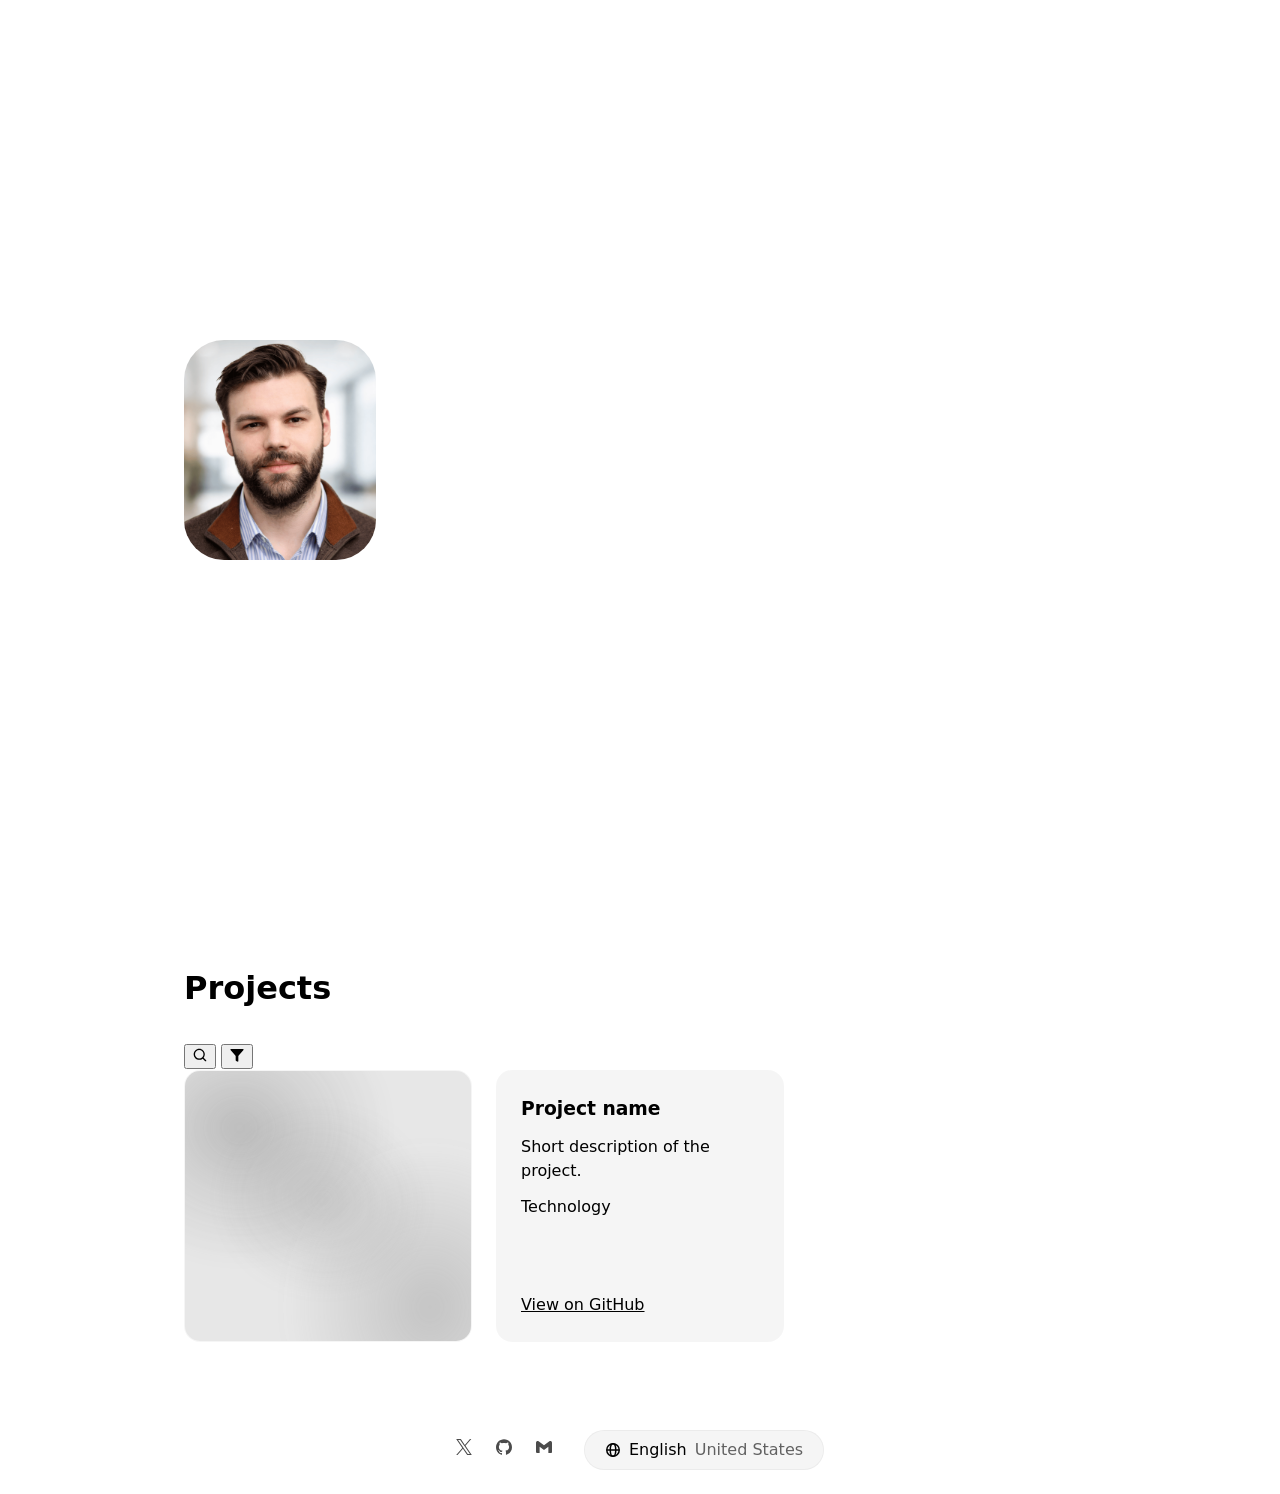
==== index.html @ 9afc88e2 "refactor: move language globe icon into the icons sprite" ====
﻿<!doctype html>
<html lang="en">
  <head>
    <meta charset="utf-8" />
    <meta name="viewport" content="width=device-width, initial-scale=1" />
    <meta name="color-scheme" content="light dark" />
    <title data-i18n="meta.title">Alexander Rumyantsev</title>
    <link rel="icon" href="/favicon.ico" sizes="32x32" />
    <link rel="icon" href="/icon.svg" type="image/svg+xml" />
    <link rel="apple-touch-icon" href="/apple-touch-icon.png" />
    <link rel="stylesheet" href="css/styles.css" />
  </head>
  <body>
    <header>
      <!-- Top bar -->
    </header>

    <main>
      <div class="hero">
        <video
          class="hero__video"
          src="assets/hero-background.mp4"
          autoplay
          muted
          loop
          playsinline
          aria-hidden="true"
        ></video>

        <section id="intro" class="intro">
          <img
            class="intro__photo"
            src="assets/profile.png"
            alt="Alexander Rumyantsev"
            data-i18n-alt="intro.photoAlt"
            width="1024"
            height="1172"
          />
          <div class="intro__text">
            <h1>
              <span data-i18n="intro.firstName">Alexander</span>
              <span data-i18n="intro.lastName">Rumyantsev</span>
            </h1>
            <p>
              <span data-i18n="intro.summary1">Software Engineer focused on building robust, efficient, and scalable software solutions.</span><br />
              <span data-i18n="intro.summary2">I turn complex technical challenges into clean, reliable, and maintainable code.</span>
            </p>
          </div>
        </section>
      </div>

      <section id="projects" class="projects">
        <div class="projects__header">
          <h2 data-i18n="projects.heading">Projects</h2>
          <div class="projects__tools">
            <button type="button" class="icon-button" aria-label="Search projects" data-i18n-aria-label="projects.searchLabel">
              <svg width="16" height="16" fill="currentColor" aria-hidden="true" focusable="false">
                <use href="assets/icons.svg#search"></use>
              </svg>
            </button>
            <button type="button" class="icon-button" aria-label="Filter projects" data-i18n-aria-label="projects.filterLabel">
              <svg width="16" height="16" fill="currentColor" aria-hidden="true" focusable="false">
                <use href="assets/icons.svg#funnel"></use>
              </svg>
            </button>
          </div>
        </div>

        <div class="projects__grid" data-view="tiles">
          <!-- Project card: copy this whole block to add a project -->
          <article class="project-card">
            <h3>Project name</h3>
            <p>Short description of the project.</p>
            <ul class="project-card__tags">
              <li>Technology</li>
            </ul>
            <a
              class="project-card__link"
              href="https://github.com/alex-rumyantsev/repository-name"
              target="_blank"
              rel="noopener noreferrer"
            >
              View on GitHub
            </a>
          </article>

        </div>
      </section>
    </main>

    <footer>
      <!-- Contacts -->
      <div class="footer__contacts">
        <a href="https://x.com/AlexanderRumv" target="_blank" rel="noopener noreferrer" aria-label="X (opens in a new window)" data-i18n-aria-label="footer.xLabel">
          <svg width="16" height="16" fill="currentColor" aria-hidden="true" focusable="false">
            <use href="assets/icons.svg#x"></use>
          </svg>
        </a>
        <a href="https://github.com/alex-rumyantsev" target="_blank" rel="noopener noreferrer" aria-label="GitHub (opens in a new window)" data-i18n-aria-label="footer.githubLabel">
          <svg width="16" height="16" fill="currentColor" aria-hidden="true" focusable="false">
            <use href="assets/icons.svg#github"></use>
          </svg>
        </a>
        <a href="mailto:alexander.r.can@gmail.com" aria-label="Email" data-i18n-aria-label="footer.emailLabel">
          <svg width="16" height="16" fill="currentColor" aria-hidden="true" focusable="false">
            <use href="assets/icons.svg#gmail"></use>
          </svg>
        </a>
        <!-- <a href="https://linkedin.com/in/YOUR_USERNAME">LinkedIn</a> -->
      </div>

      <!-- Language button -->
      <div class="footer__language">
        <button type="button" class="lang-button" aria-label="Change language" aria-haspopup="dialog">
          <svg class="lang-button__icon" width="16" height="16" aria-hidden="true" focusable="false">
            <use href="assets/icons.svg#globe"></use>
          </svg>
          <span class="lang-button__name">English</span>
          <span class="lang-button__region">United States</span>
        </button>
      </div>

      <!-- Language dialog -->
      <dialog id="language-dialog" class="language-dialog" aria-label="Language">
        <input
          type="search"
          class="language-dialog__search"
          placeholder="Search languages"
          aria-label="Search languages"
          data-i18n-placeholder="search.placeholder"
          data-i18n-aria-label="search.label"
        />
        <ul class="language-dialog__list">
          <li>
            <button type="button" class="language-option" data-language="en" data-search="English United States" lang="en">
              <span class="language-option__name">English</span>
              <span class="language-option__region">United States</span>
            </button>
          </li>
          <li>
            <button type="button" class="language-option" data-language="ru" data-search="Russian Russia" lang="ru">
              <span class="language-option__name">Русский</span>
              <span class="language-option__region">Россия</span>
            </button>
          </li>
          <li>
            <button type="button" class="language-option" data-language="zh" data-search="Chinese Simplified China" lang="zh-Hans">
              <span class="language-option__name">简体中文</span>
              <span class="language-option__region">中国</span>
            </button>
          </li>
        </ul>
      </dialog>
    </footer>

    <script type="module" src="js/language-dialog.js"></script>
    <script type="module" src="js/projects.js"></script>
  </body>
</html>
---- css/styles.css ----
﻿/* Reset */

*,
*::before,
*::after {
  box-sizing: border-box;
}

* {
  margin: 0;
}

img {
  display: block;
  max-width: 100%;
  height: auto;
}


/* Tokens */

:root {
  --color-bg: #ffffff;
  --color-text: #000000;
  --color-button-bg: rgba(0, 0, 0, 0.04);
  --color-button-border: rgba(0, 0, 0, 0.04);
  --color-text-on-video: #ffffffde;
  --color-subtext-on-video: #ffffff9f;
  --color-card-bg: rgba(0, 0, 0, 0.04);
  --color-card-border: rgba(0, 0, 0, 0.00);
  --font-body: system-ui, sans-serif;
}

/* Dark theme: follows the system setting, redefines the same tokens */
@media (prefers-color-scheme: dark) {
  :root {
    --color-bg: #000000;
    --color-text: #ffffff;
    --color-button-bg: rgba(255, 255, 255, 0.10);
    --color-button-border: rgba(255, 255, 255, 0.00);
    --color-card-bg: rgba(255, 255, 255, 0.10);
    --color-card-border: rgba(255, 255, 255, 0.00);
  }
}


/* Base */

body {
  background-color: var(--color-bg);
  color: var(--color-text);
  font-family: var(--font-body);
  line-height: 1.5;
}


/* Hero (top part of the page with the background video) */

.hero {
  position: relative;
  isolation: isolate;
  display: flex;
  align-items: center;
  min-height: 100vh;
  min-height: 100svh;
  overflow: hidden;
}

.hero__video {
  position: absolute;
  inset: 0;
  z-index: -1;
  width: 100%;
  height: 100%;
  object-fit: cover;
  -webkit-mask-image: linear-gradient(to bottom, #000 70%, transparent 100%);
  mask-image: linear-gradient(to bottom, #000 70%, transparent 100%);
}

/* Intro */

.intro {
  display: flex;
  flex-direction: column;
  align-items: center;
  gap: 2rem;
  width: 100%;
  max-width: 60rem;
  margin-inline: auto;
  padding: 3rem 1.5rem;
}

.intro__photo {
  width: 10rem;
  border-radius: 2rem;
}

.intro__text {
  width: 100%;
  min-width: 0;
  max-width: 100%;
  overflow-wrap: break-word;
}

/* Intro text */
.intro__text h1 {
  font-size: clamp(1.5rem, 6vw, 4rem);
  font-weight: 700;
  line-height: 1.1;
  letter-spacing: -0.02em;
  color: var(--color-text-on-video);
}

.intro__text h1 span {
  display: block;
}

.intro__text p {
  margin-top: 0.75rem;
  font-size: 1rem;
  color: var(--color-subtext-on-video);
}

@media (min-width: 640px) {
  .intro {
    flex-direction: row;
  }

  .intro__photo {
    width: 12rem;
    border-radius: 2.5rem;
  }

  .intro__text {
    align-self: stretch;
    display: flex;
    flex-direction: column;
    justify-content: space-between;
  }
}


/* Projects */

.projects {
  max-width: 60rem;
  margin-inline: auto;
  padding: 4rem 1.5rem;
}

.projects h2 {
  margin-bottom: 2rem;
  font-size: 2rem;
}

.projects__grid {
  display: grid;
  grid-template-columns: repeat(auto-fill, minmax(min(100%, 16rem), 1fr));
  gap: 1.5rem;
}

.project-card {
  display: flex;
  flex-direction: column;
  gap: 0.75rem;
  padding: 1.5rem;
  border: 1px solid var(--color-card-border);
  border-radius: 1rem;
  background-color: var(--color-card-bg);
}

.project-card__tags {
  display: flex;
  flex-wrap: wrap;
  gap: 0.5rem;
  padding: 0;
  list-style: none;
}

.project-card__preview {
  width: 100%;
  aspect-ratio: 16 / 10;
  object-fit: cover;
  border-radius: 0.5rem;
}

.project-card__link {
  margin-top: auto;
  color: inherit;
}

.project-card h3 a {
  color: inherit;
}

.project-card__updated {
  margin-top: auto;
  font-size: 0.875rem;
  opacity: 0.6;
}

/* Tiles view: image only, text appears over a blurred image on hover or focus */

.projects__grid[data-view="tiles"] .project-card[data-repository] {
  position: relative;
  min-height: 17rem;
  padding: 0;
  overflow: hidden;
}

.projects__grid[data-view="tiles"] .project-card__preview {
  position: absolute;
  inset: 0;
  height: 100%;
  border-radius: 0;
  transition: filter 0.2s ease;
}

.projects__grid[data-view="tiles"] .project-card__body p {
  display: -webkit-box;
  -webkit-box-orient: vertical;
  -webkit-line-clamp: 3;
  line-clamp: 3;
  overflow: hidden;
}

.projects__grid[data-view="tiles"] .project-card__body {
  position: absolute;
  inset: 0;
  display: flex;
  flex-direction: column;
  gap: 0.75rem;
  padding: 1.5rem;
  overflow: hidden;
  color: var(--color-text-on-video);
  opacity: 0;
  transition: opacity 0.2s ease;
}

.projects__grid[data-view="tiles"] .project-card[data-repository]:is(:hover, :focus-within) .project-card__preview {
  filter: blur(8px) brightness(0.45);
}

.projects__grid[data-view="tiles"] .project-card[data-repository]:is(:hover, :focus-within) .project-card__body {
  opacity: 1;
}

/* Footer */

footer {
  display: flex;
  justify-content: center;
  align-items: center;
  flex-wrap: wrap;
  gap: 2rem;
  padding: 1.5rem;
  text-align: center;
}

.footer__contacts {
  display: flex;
  flex-wrap: wrap;
  justify-content: center;
  gap: 1.5rem;
  padding: 0;
  list-style: none;
}

.footer__contacts a {
  color: inherit;
  text-decoration: none;
  opacity: 0.7;
  transition: opacity 0.2s ease;
}

.footer__contacts a:hover {
  opacity: 1;
}

.footer__language {
  display: flex;
  justify-content: center;
}

.lang-button {
  display: inline-flex;
  align-items: center;
  gap: 0.5rem;
  padding: 0.5rem 1.25rem;
  min-height: 2.5rem;
  border: 1px solid var(--color-button-border);
  border-radius: 999px;
  background: var(--color-button-bg);
  color: var(--color-text);
  font: inherit;
  cursor: pointer;
}

.lang-button:focus-visible {
  outline: 2px solid var(--color-text);
  outline-offset: 2px;
}

.lang-button__icon {
  flex-shrink: 0;
}

.lang-button__name {
  line-height: 1;
}

.lang-button__region {
  line-height: 1;
  opacity: 0.6;
}


/* Language dialog */

.language-dialog {
  width: min(24rem, calc(100vw - 3rem));
  max-height: min(32rem, calc(100vh - 3rem));
  padding: 1rem;
  border: 1px solid var(--color-card-border);
  border-radius: 2rem;
  background-color: var(--color-bg);
  background-image: linear-gradient(var(--color-card-bg), var(--color-card-bg));
  color: var(--color-text);
  margin: auto;
}

/* Blurs the whole page behind the open dialog */
.language-dialog::backdrop {
  backdrop-filter: blur(8px);
}

.language-dialog__search {
  width: 100%;
  padding: 0.75rem 1rem;
  border: 1px solid var(--color-button-border);
  border-radius: 999px;
  background-color: var(--color-button-bg);
  color: inherit;
  font: inherit;
}

.language-dialog__search:focus-visible,
.language-option:focus-visible {
  outline: 1px solid var(--color-button-border);
  outline-offset: 1px;
}

.language-dialog__list {
  margin-top: 0.75rem;
  padding: 0;
  list-style: none;
}

.language-option {
  display: flex;
  flex-direction: column;
  width: 100%;
  padding: 0.75rem 1rem;
  border: 0;
  border-radius: 1rem;
  background: transparent;
  color: inherit;
  font: inherit;
  text-align: left;
  cursor: pointer;
}

.language-option:hover,
.language-option:focus-visible {
  background-color: var(--color-button-bg);
}

.language-option__region {
  font-size: 0.875rem;
  opacity: 0.6;
}
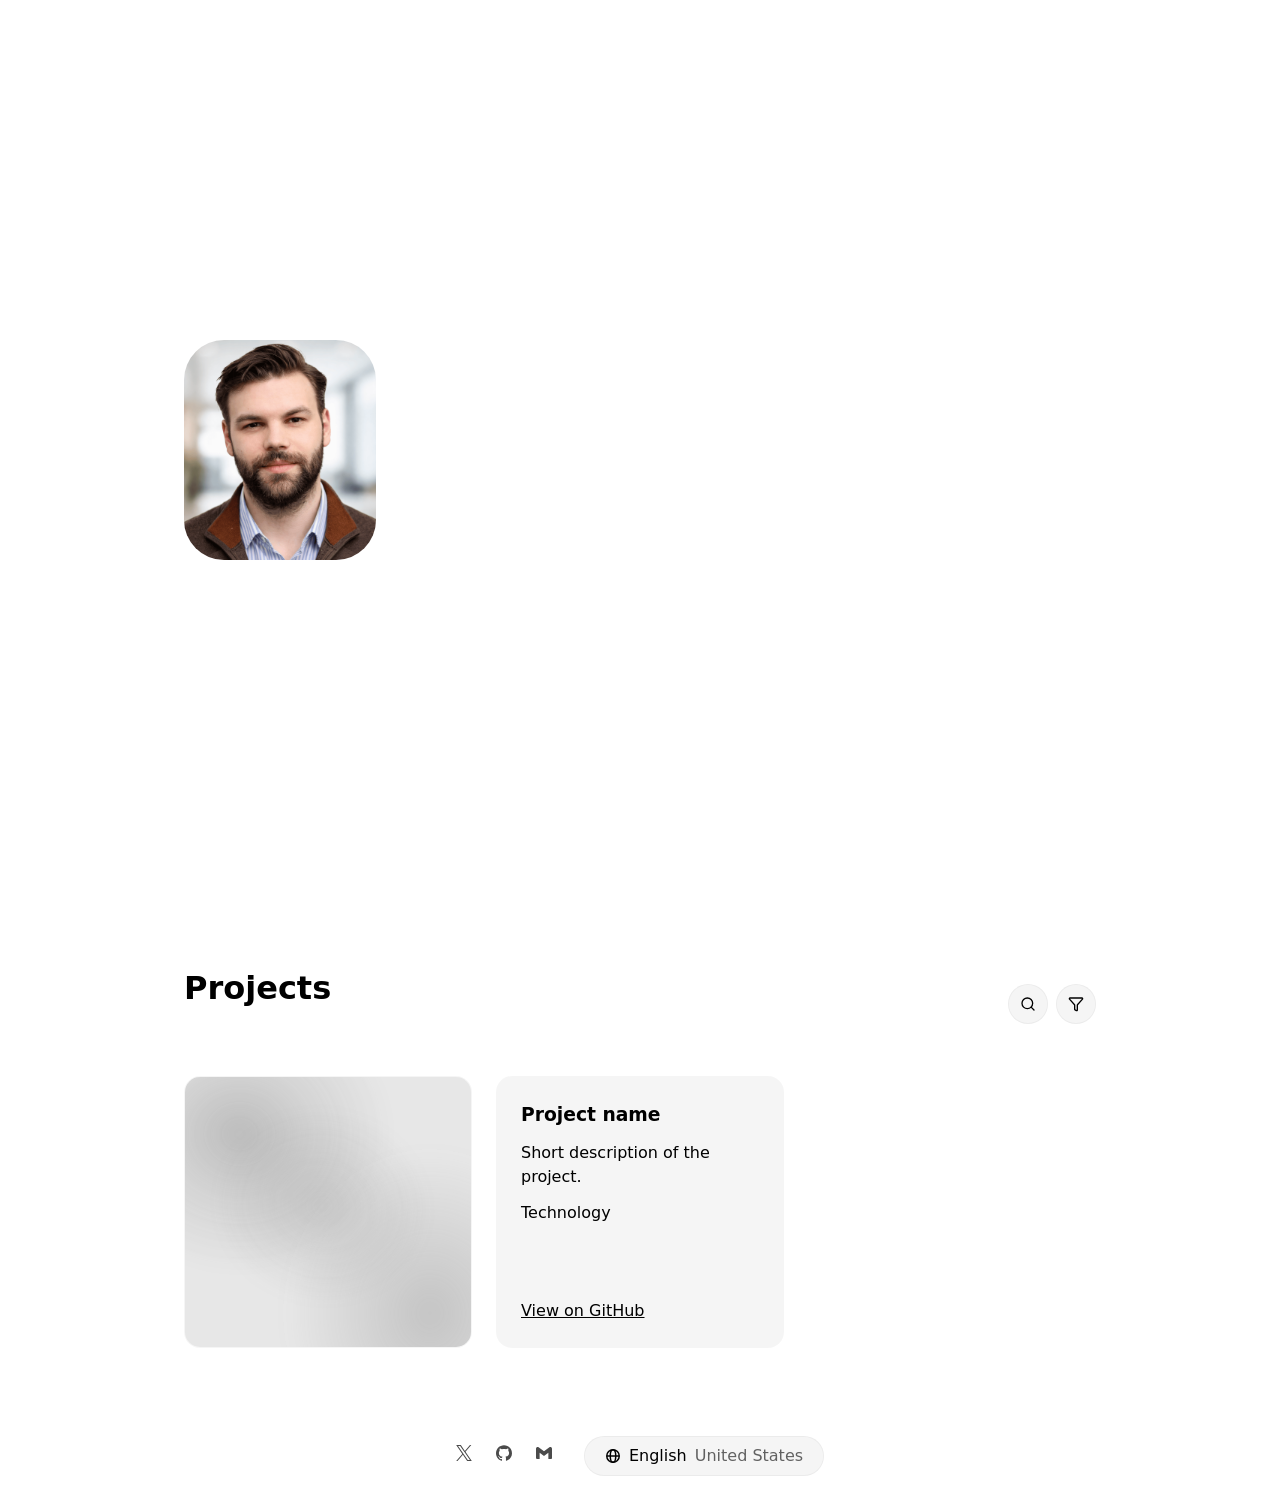
==== commit d1096655: "fix: project header area" ====
--- a/index.html
+++ b/index.html
@@ -54,12 +54,12 @@
           <h2 data-i18n="projects.heading">Projects</h2>
           <div class="projects__tools">
             <button type="button" class="icon-button" aria-label="Search projects" data-i18n-aria-label="projects.searchLabel">
-              <svg width="16" height="16" fill="currentColor" aria-hidden="true" focusable="false">
+              <svg width="16" height="16" aria-hidden="true" focusable="false">
                 <use href="assets/icons.svg#search"></use>
               </svg>
             </button>
             <button type="button" class="icon-button" aria-label="Filter projects" data-i18n-aria-label="projects.filterLabel">
-              <svg width="16" height="16" fill="currentColor" aria-hidden="true" focusable="false">
+              <svg width="16" height="16" aria-hidden="true" focusable="false">
                 <use href="assets/icons.svg#funnel"></use>
               </svg>
             </button>
--- a/css/styles.css
+++ b/css/styles.css
@@ -139,6 +139,42 @@
   }
 }
 
+/* Projects header */
+
+.projects__header {
+  display: flex;
+  align-items: center;
+  justify-content: space-between;
+  gap: 1rem;
+  margin-bottom: 2rem;
+}
+
+.projects__header h2 {
+  margin-bottom: 0;
+}
+
+.projects__tools {
+  display: flex;
+  gap: 0.5rem;
+}
+
+.icon-button {
+  display: inline-flex;
+  align-items: center;
+  justify-content: center;
+  width: 2.5rem;
+  height: 2.5rem;
+  border: 1px solid var(--color-button-border);
+  border-radius: 999px;
+  background: var(--color-button-bg);
+  color: var(--color-text);
+  cursor: pointer;
+}
+
+.icon-button:focus-visible {
+  outline: 2px solid var(--color-text);
+  outline-offset: 2px;
+}
 
 /* Projects */
 
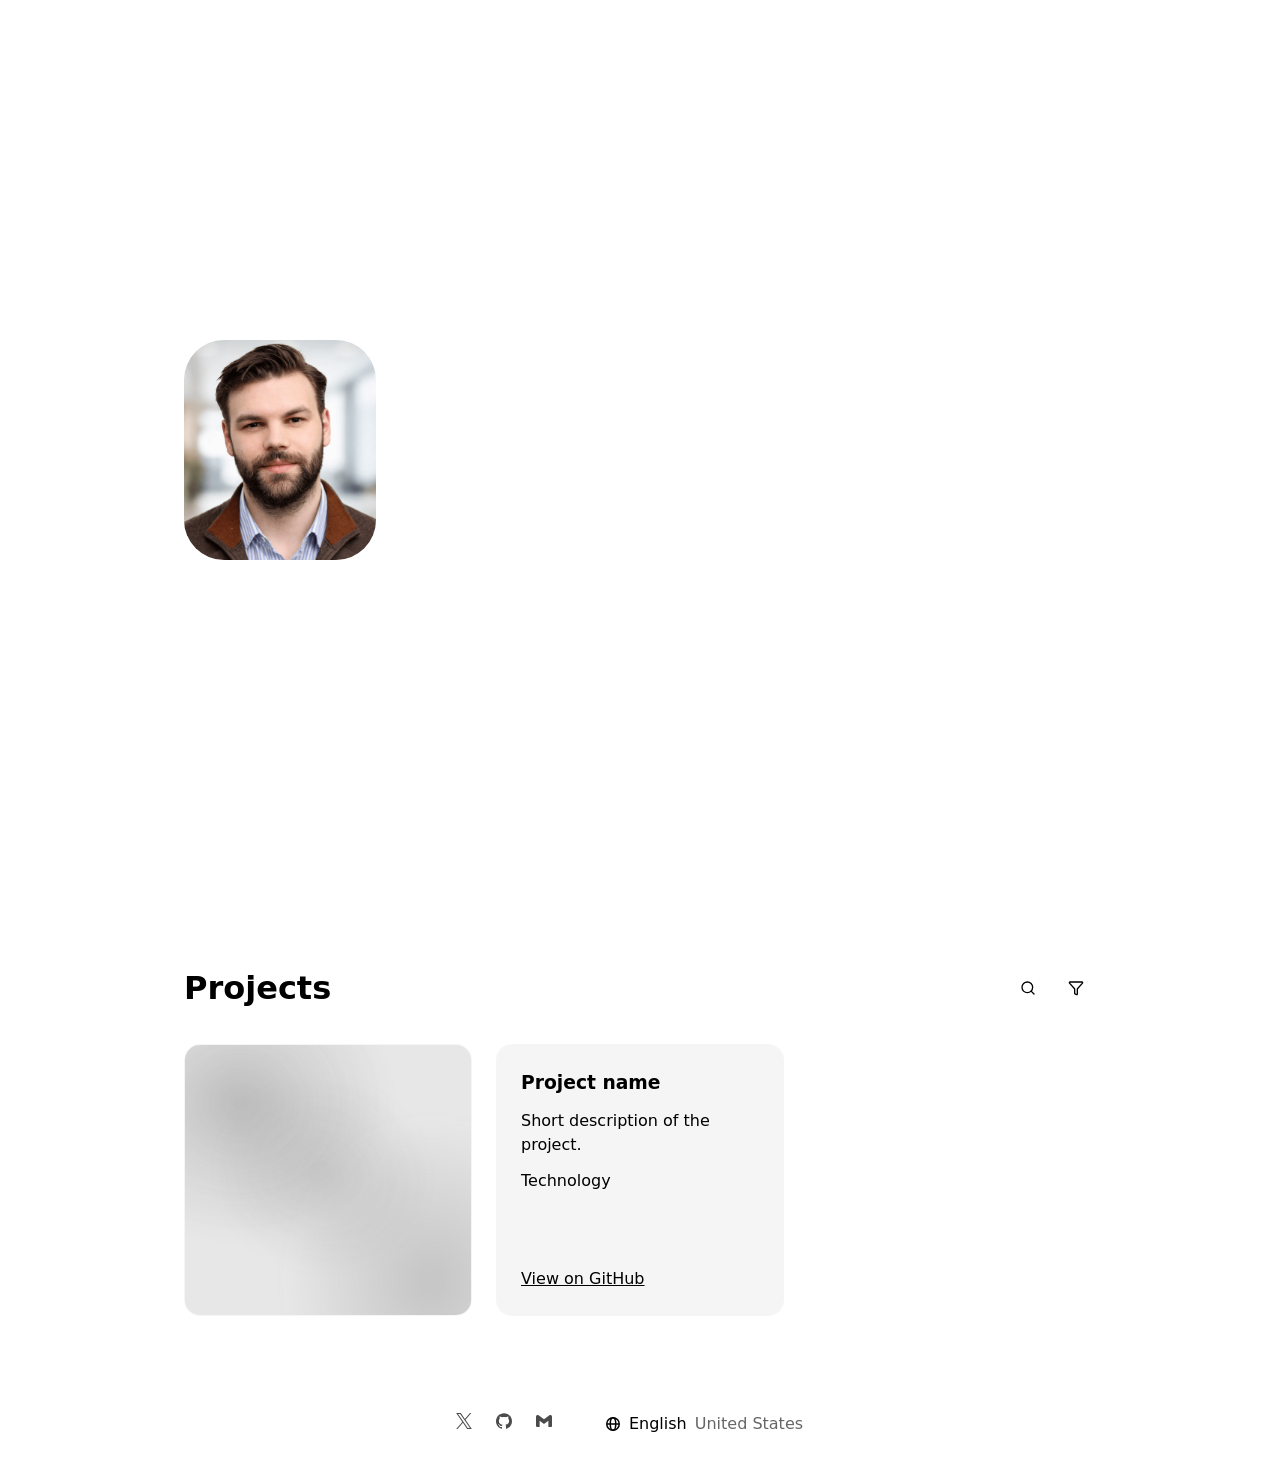
==== commit c1d48b6c: "feat: add project search with a toggleable field" ====
--- a/index.html
+++ b/index.html
@@ -53,7 +53,8 @@
         <div class="projects__header">
           <h2 data-i18n="projects.heading">Projects</h2>
           <div class="projects__tools">
-            <button type="button" class="icon-button" aria-label="Search projects" data-i18n-aria-label="projects.searchLabel">
+            <input type="search" class="projects__search" placeholder="Search" aria-label="Search projects" data-i18n-placeholder="search.placeholder" data-i18n-aria-label="projects.searchLabel" hidden />
+            <button type="button" class="icon-button" data-action="search" aria-label="Search projects" data-i18n-aria-label="projects.searchLabel">
               <svg width="16" height="16" aria-hidden="true" focusable="false">
                 <use href="assets/icons.svg#search"></use>
               </svg>
--- a/css/styles.css
+++ b/css/styles.css
@@ -22,10 +22,13 @@
 :root {
   --color-bg: #ffffff;
   --color-text: #000000;
-  --color-button-bg: rgba(0, 0, 0, 0.04);
-  --color-button-border: rgba(0, 0, 0, 0.04);
+  --color-button-bg: rgba(0, 0, 0, 0.0); /* alfa might be 0.04 */
+  --color-button-border: rgba(0, 0, 0, 0.0); /* alfa might be 0.04 */
+  --color-button-hover-bg: rgba(0, 0, 0, 0.08);
   --color-text-on-video: #ffffffde;
   --color-subtext-on-video: #ffffff9f;
+  --color-search-bg: rgba(0, 0, 0, 0.08);
+  --color-search-border: rgba(0, 0, 0, 0.0);
   --color-card-bg: rgba(0, 0, 0, 0.04);
   --color-card-border: rgba(0, 0, 0, 0.00);
   --font-body: system-ui, sans-serif;
@@ -36,8 +39,11 @@
   :root {
     --color-bg: #000000;
     --color-text: #ffffff;
-    --color-button-bg: rgba(255, 255, 255, 0.10);
+    --color-button-bg: rgba(255, 255, 255, 0.0); /* alfa might be 0.10 */
     --color-button-border: rgba(255, 255, 255, 0.00);
+    --color-button-hover-bg: rgba(255, 255, 255, 0.18);
+    --color-search-bg: rgba(255, 255, 255, 0.18);
+    --color-search-border: rgba(255, 255, 255, 0.00);
     --color-card-bg: rgba(255, 255, 255, 0.10);
     --color-card-border: rgba(255, 255, 255, 0.00);
   }
@@ -145,17 +151,38 @@
   display: flex;
   align-items: center;
   justify-content: space-between;
+  flex-wrap: wrap;
   gap: 1rem;
   margin-bottom: 2rem;
 }
 
 .projects__header h2 {
   margin-bottom: 0;
+  font-size: 2rem;
 }
 
 .projects__tools {
   display: flex;
   gap: 0.5rem;
+}
+
+.projects__search {
+  width: min(16rem, 50vw);
+  min-height: 2.5rem;
+  padding: 0.5rem 1rem;
+  border: 1px solid var(--color-search-border);
+  border-radius: 999px;
+  background-color: var(--color-search-bg);
+  color: var(--color-text);
+}
+
+.projects__search[hidden] {
+  display: none;
+}
+
+.projects__search:focus-visible {
+  outline: 0px solid var(--color-search-bg);
+  outline-offset: 0px;
 }
 
 .icon-button {
@@ -176,17 +203,16 @@
   outline-offset: 2px;
 }
 
+.icon-button:hover {
+  background-color: var(--color-button-hover-bg);
+}
+
 /* Projects */
 
 .projects {
   max-width: 60rem;
   margin-inline: auto;
   padding: 4rem 1.5rem;
-}
-
-.projects h2 {
-  margin-bottom: 2rem;
-  font-size: 2rem;
 }
 
 .projects__grid {
@@ -335,6 +361,10 @@
 .lang-button:focus-visible {
   outline: 2px solid var(--color-text);
   outline-offset: 2px;
+}
+
+.lang-button:hover {
+  background-color: var(--color-button-hover-bg);
 }
 
 .lang-button__icon {
@@ -373,16 +403,16 @@
 .language-dialog__search {
   width: 100%;
   padding: 0.75rem 1rem;
-  border: 1px solid var(--color-button-border);
+  border: 1px solid var(--color-search-border);
   border-radius: 999px;
-  background-color: var(--color-button-bg);
+  background-color: var(--color-search-bg);
   color: inherit;
   font: inherit;
 }
 
 .language-dialog__search:focus-visible,
 .language-option:focus-visible {
-  outline: 1px solid var(--color-button-border);
+  outline: 1px solid var(--color-search-border);
   outline-offset: 1px;
 }
 
@@ -408,7 +438,7 @@
 
 .language-option:hover,
 .language-option:focus-visible {
-  background-color: var(--color-button-bg);
+  background-color: var(--color-button-hover-bg);
 }
 
 .language-option__region {
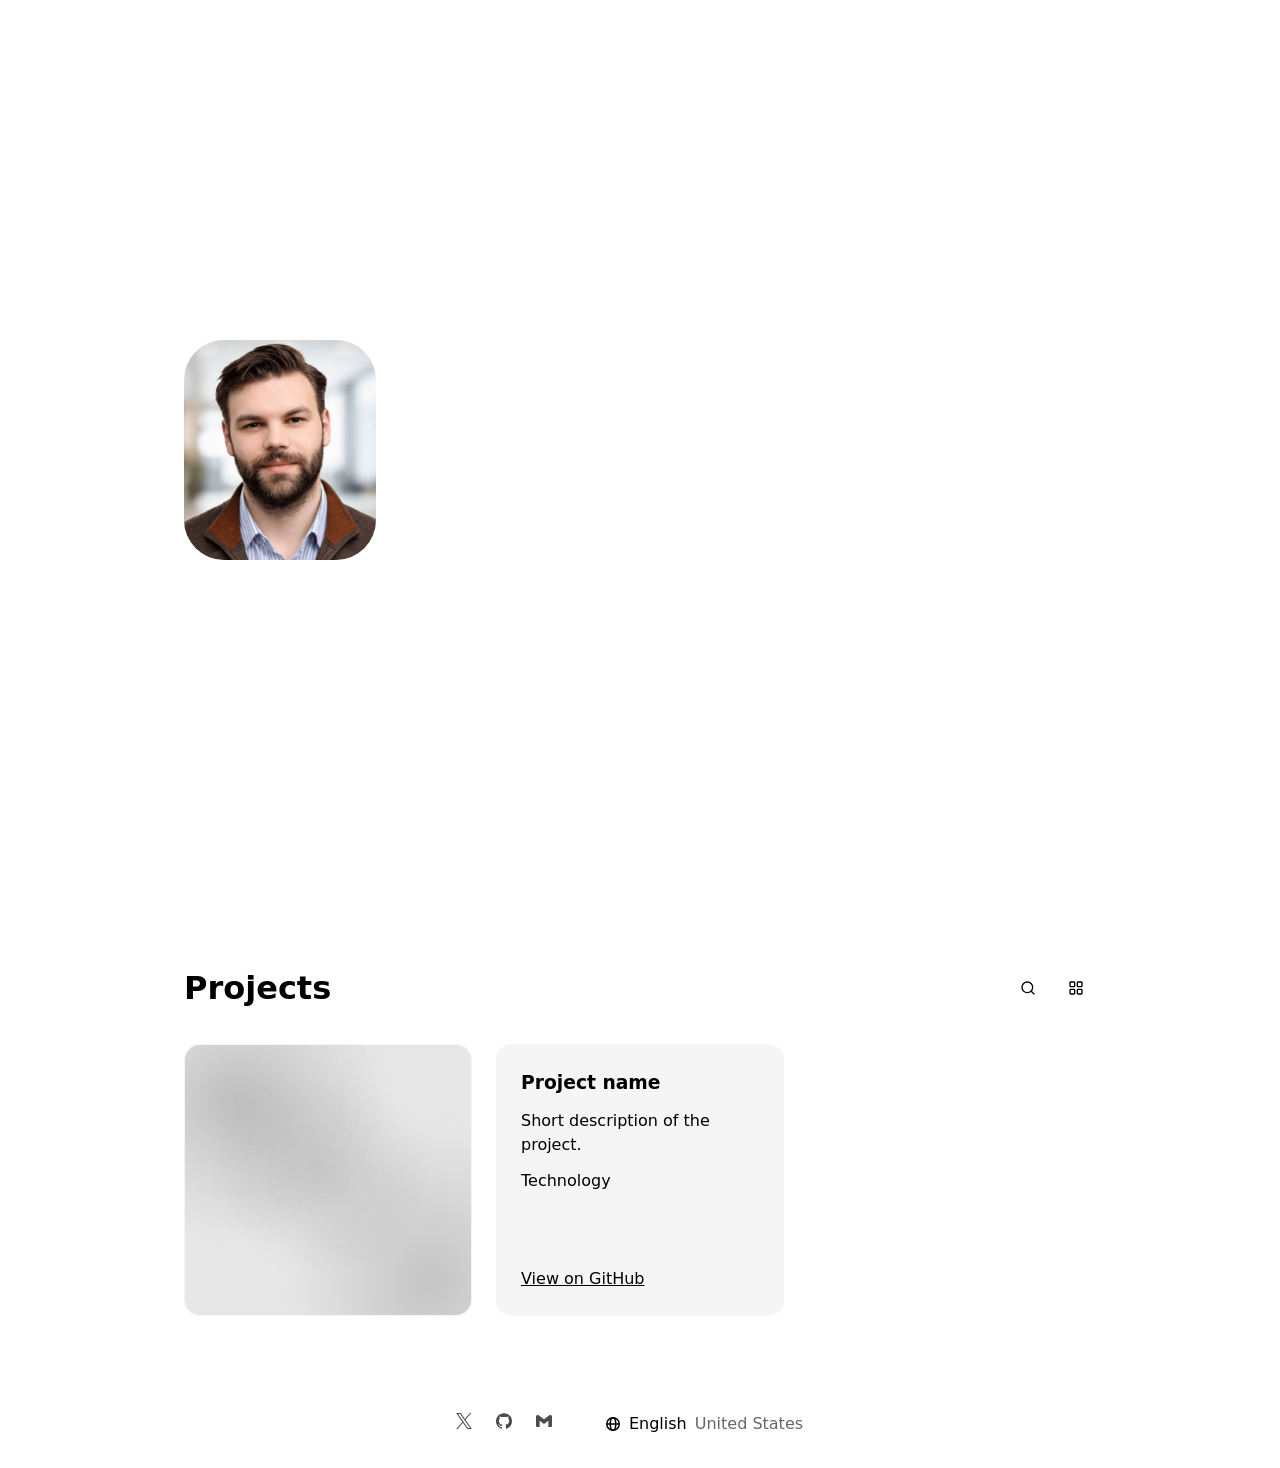
==== commit 90b2252b: "feat: add view switcher menu to the projects header" ====
--- a/index.html
+++ b/index.html
@@ -59,11 +59,26 @@
                 <use href="assets/icons.svg#search"></use>
               </svg>
             </button>
-            <button type="button" class="icon-button" aria-label="Filter projects" data-i18n-aria-label="projects.filterLabel">
-              <svg width="16" height="16" aria-hidden="true" focusable="false">
-                <use href="assets/icons.svg#funnel"></use>
-              </svg>
-            </button>
+            <div class="projects__filter">
+              <button type="button" class="icon-button" data-action="filter" aria-expanded="false" aria-controls="filter-menu" aria-label="Filter projects" data-i18n-aria-label="projects.filterLabel">
+                <svg width="16" height="16" aria-hidden="true" focusable="false">
+                  <use href="assets/icons.svg#funnel"></use>
+                </svg>
+              </button>
+              <ul id="filter-menu" class="projects__filter-menu" hidden></ul>
+            </div>
+            <div class="projects__view">
+              <button type="button" class="icon-button" data-action="view" aria-expanded="false" aria-controls="view-menu" aria-label="Change view" data-i18n-aria-label="projects.viewLabel">
+                <svg width="16" height="16" aria-hidden="true" focusable="false">
+                  <use href="assets/icons.svg#layout-grid"></use>
+                </svg>
+              </button>
+              <ul id="view-menu" class="projects__view-menu" hidden>
+                <li><button type="button" class="view-option" data-view="tiles" aria-pressed="true" data-i18n="projects.viewTiles">Tiles</button></li>
+                <li><button type="button" class="view-option" data-view="list" aria-pressed="false" data-i18n="projects.viewList">List</button></li>
+                <li><button type="button" class="view-option" data-view="main" aria-pressed="false" data-i18n="projects.viewMain">Main preview</button></li>
+              </ul>
+            </div>
           </div>
         </div>
 
--- a/css/styles.css
+++ b/css/styles.css
@@ -145,7 +145,7 @@
   }
 }
 
-/* Projects header */
+/* Projects */
 
 .projects__header {
   display: flex;
@@ -159,21 +159,28 @@
 .projects__header h2 {
   margin-bottom: 0;
   font-size: 2rem;
+  flex: 0 0 auto;
 }
 
 .projects__tools {
   display: flex;
+  align-items: center;
+  flex-wrap: wrap;
   gap: 0.5rem;
+  min-width: 0;
+  max-width: 100%;
 }
 
 .projects__search {
-  width: min(16rem, 50vw);
+  width: 16rem;
+  min-width: 0;
   min-height: 2.5rem;
   padding: 0.5rem 1rem;
   border: 1px solid var(--color-search-border);
   border-radius: 999px;
   background-color: var(--color-search-bg);
   color: var(--color-text);
+  flex: 0 1 16rem;
 }
 
 .projects__search[hidden] {
@@ -183,6 +190,87 @@
 .projects__search:focus-visible {
   outline: 0px solid var(--color-search-bg);
   outline-offset: 0px;
+}
+
+/* Keep the action buttons together. */
+.projects__tools .icon-button {
+  flex: 0 0 auto;
+}
+
+.projects__filter {
+  position: relative;
+}
+
+.projects__filter-menu {
+  position: absolute;
+  top: calc(100% + 0.5rem);
+  right: 0;
+  z-index: 1;
+  min-width: 12rem;
+  margin: 0;
+  padding: 0.5rem;
+  list-style: none;
+  border: 1px solid var(--color-card-border);
+  border-radius: 1.5rem;
+  background-color: var(--color-bg);
+  background-image: linear-gradient(var(--color-card-bg), var(--color-card-bg));
+}
+
+.filter-option {
+  display: block;
+  width: 100%;
+  padding: 0.5rem 1rem;
+  border: 0;
+  border-radius: 1rem;
+  background: transparent;
+  color: inherit;
+  font: inherit;
+  text-align: left;
+  cursor: pointer;
+}
+
+.filter-option:hover,
+.filter-option:focus-visible,
+.filter-option[aria-pressed="true"] {
+  background-color: var(--color-button-bg);
+}
+
+.projects__view {
+  position: relative;
+}
+
+.projects__view-menu {
+  position: absolute;
+  top: calc(100% + 0.5rem);
+  right: 0;
+  z-index: 1;
+  min-width: 12rem;
+  margin: 0;
+  padding: 0.5rem;
+  list-style: none;
+  border: 1px solid var(--color-card-border);
+  border-radius: 1.5rem;
+  background-color: var(--color-bg);
+  background-image: linear-gradient(var(--color-card-bg), var(--color-card-bg));
+}
+
+.view-option {
+  display: block;
+  width: 100%;
+  padding: 0.5rem 1rem;
+  border: 0;
+  border-radius: 1rem;
+  background: transparent;
+  color: inherit;
+  font: inherit;
+  text-align: left;
+  cursor: pointer;
+}
+
+.view-option:hover,
+.view-option:focus-visible,
+.view-option[aria-pressed="true"] {
+  background-color: var(--color-button-hover-bg);
 }
 
 .icon-button {
@@ -206,8 +294,6 @@
 .icon-button:hover {
   background-color: var(--color-button-hover-bg);
 }
-
-/* Projects */
 
 .projects {
   max-width: 60rem;
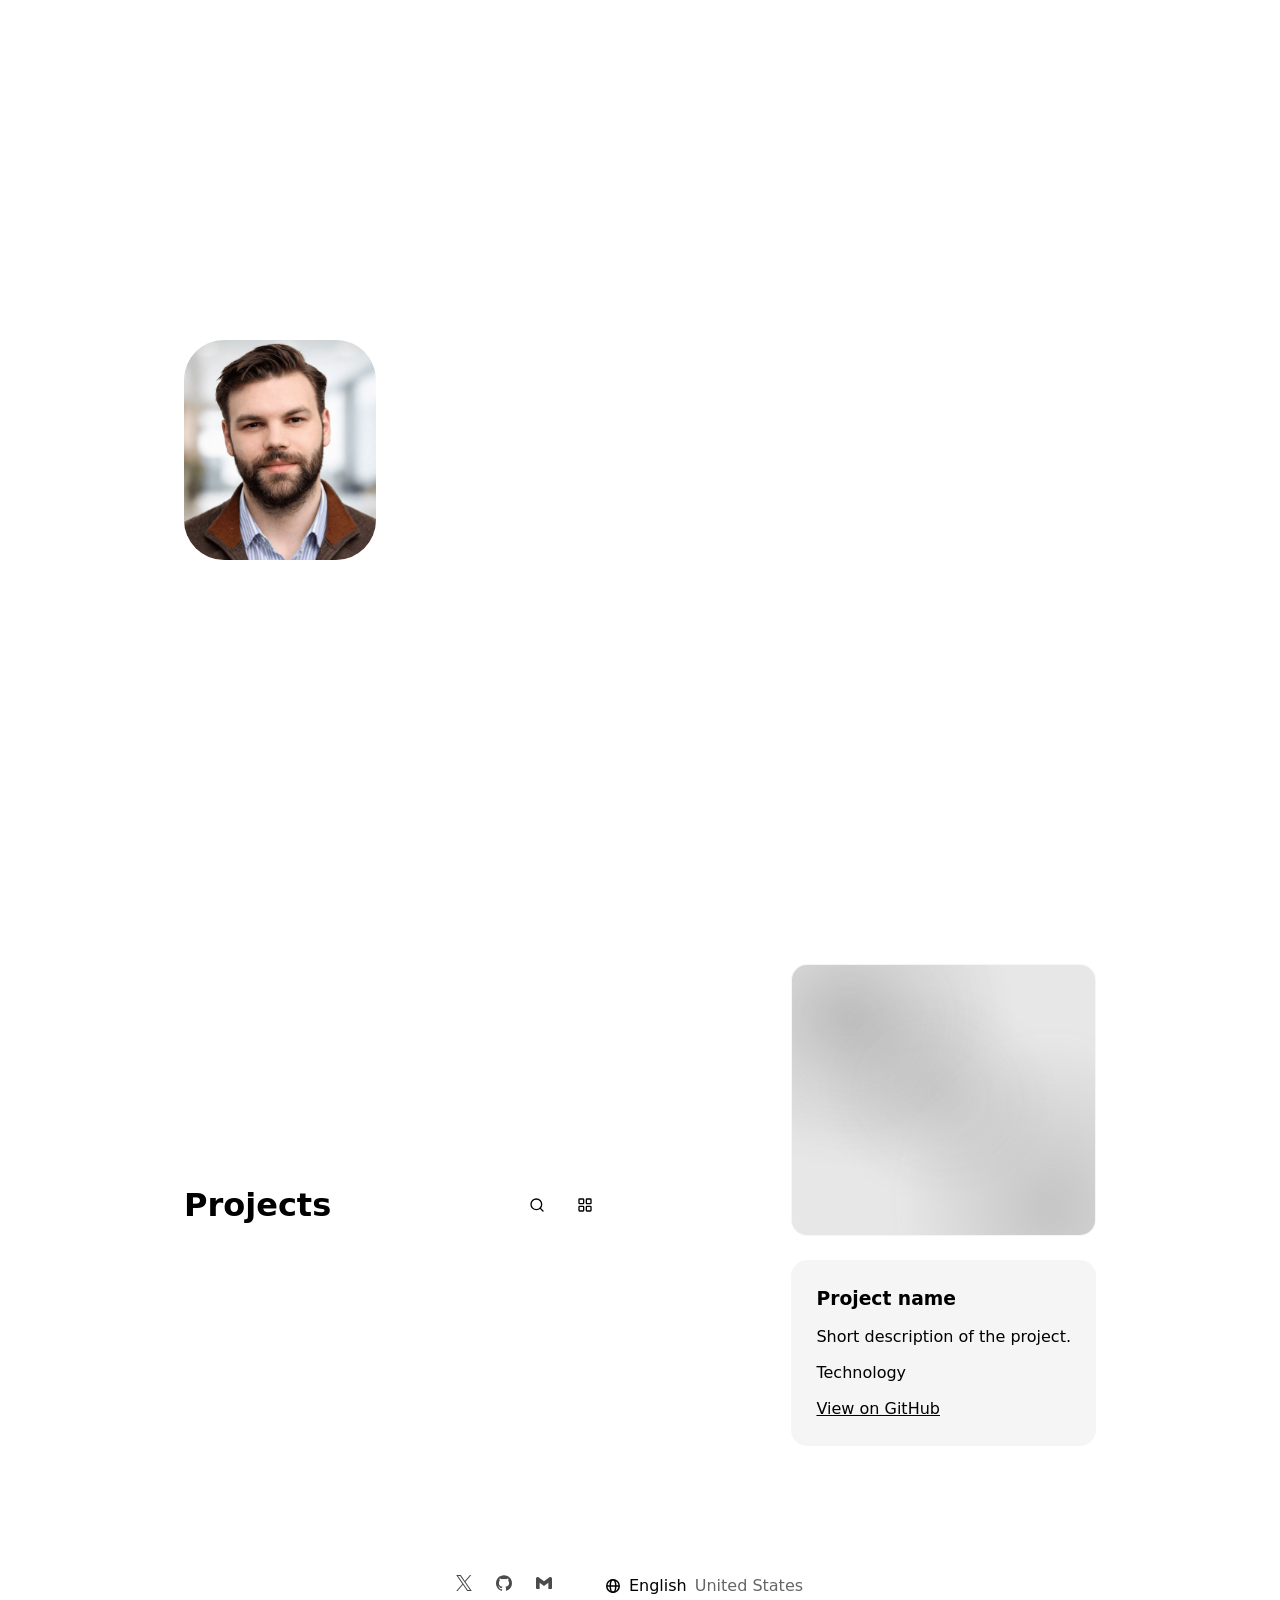
==== commit 8c10501e: "feat: show view options in an icon dropdown" ====
--- a/index.html
+++ b/index.html
@@ -67,18 +67,35 @@
               </button>
               <ul id="filter-menu" class="projects__filter-menu" hidden></ul>
             </div>
-            <div class="projects__view">
-              <button type="button" class="icon-button" data-action="view" aria-expanded="false" aria-controls="view-menu" aria-label="Change view" data-i18n-aria-label="projects.viewLabel">
-                <svg width="16" height="16" aria-hidden="true" focusable="false">
-                  <use href="assets/icons.svg#layout-grid"></use>
-                </svg>
-              </button>
-              <ul id="view-menu" class="projects__view-menu" hidden>
-                <li><button type="button" class="view-option" data-view="tiles" aria-pressed="true" data-i18n="projects.viewTiles">Tiles</button></li>
-                <li><button type="button" class="view-option" data-view="list" aria-pressed="false" data-i18n="projects.viewList">List</button></li>
-                <li><button type="button" class="view-option" data-view="main" aria-pressed="false" data-i18n="projects.viewMain">Main preview</button></li>
-              </ul>
-            </div>
+          <div class="projects__views">
+            <button type="button" class="icon-button" data-action="view" aria-expanded="false" aria-controls="view-menu" aria-label="Change view" data-i18n-aria-label="projects.viewLabel">
+              <svg width="16" height="16" aria-hidden="true" focusable="false">
+                <use href="assets/icons.svg#tiles"></use>
+              </svg>
+            </button>
+            <ul id="view-menu" class="projects__view-menu" hidden>
+              <li>
+                <button type="button" class="icon-button" data-view="tiles" aria-pressed="true" aria-label="Tiles" data-i18n-aria-label="projects.viewTiles">
+                  <svg width="16" height="16" aria-hidden="true" focusable="false">
+                    <use href="assets/icons.svg#tiles"></use>
+                  </svg>
+                </button>
+              </li>
+              <li>
+                <button type="button" class="icon-button" data-view="list" aria-pressed="false" aria-label="List" data-i18n-aria-label="projects.viewList">
+                  <svg width="16" height="16" aria-hidden="true" focusable="false">
+                    <use href="assets/icons.svg#list"></use>
+                  </svg>
+                </button>
+              </li>
+              <li>
+                <button type="button" class="icon-button" data-view="main" aria-pressed="false" aria-label="Main preview" data-i18n-aria-label="projects.viewMain">
+                  <svg width="16" height="16" aria-hidden="true" focusable="false">
+                    <use href="assets/icons.svg#main"></use>
+                  </svg>
+                </button>
+              </li>
+            </ul>
           </div>
         </div>
 
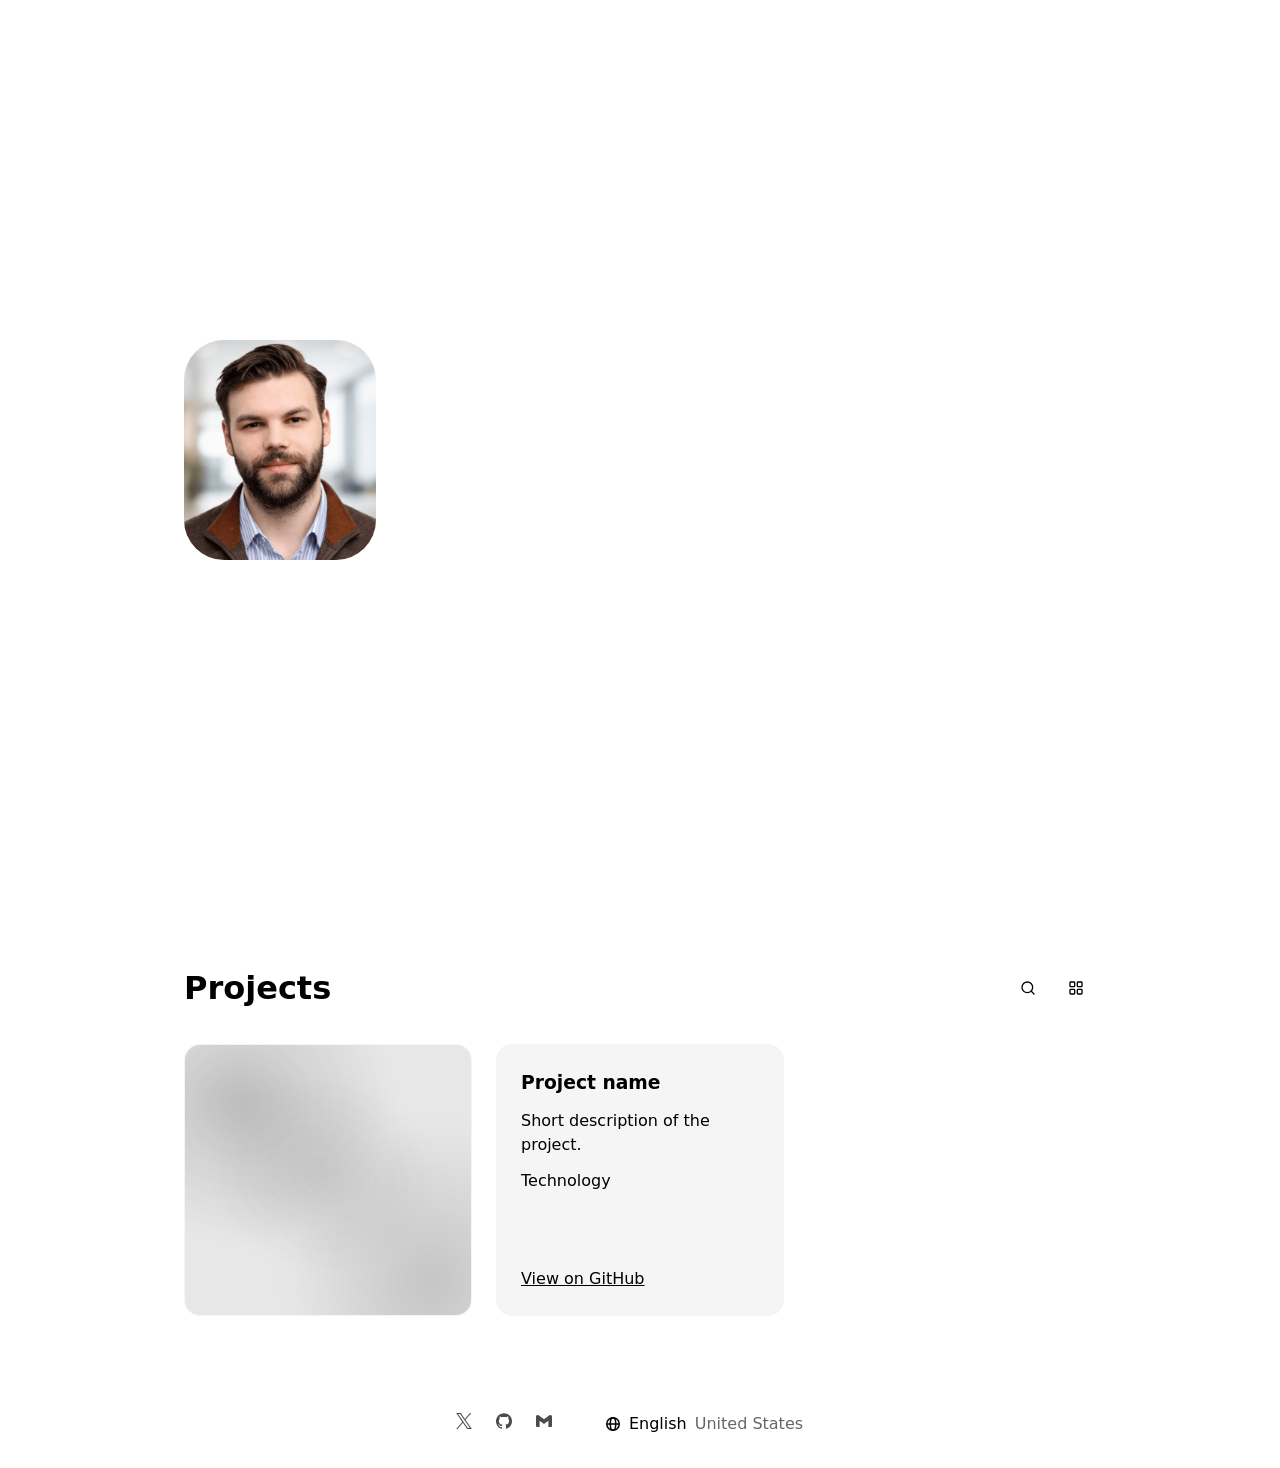
==== commit b2d1aa95: "fix: index.html file missed closed parameter" ====
--- a/index.html
+++ b/index.html
@@ -97,6 +97,7 @@
               </li>
             </ul>
           </div>
+          </div>
         </div>
 
         <div class="projects__grid" data-view="tiles">
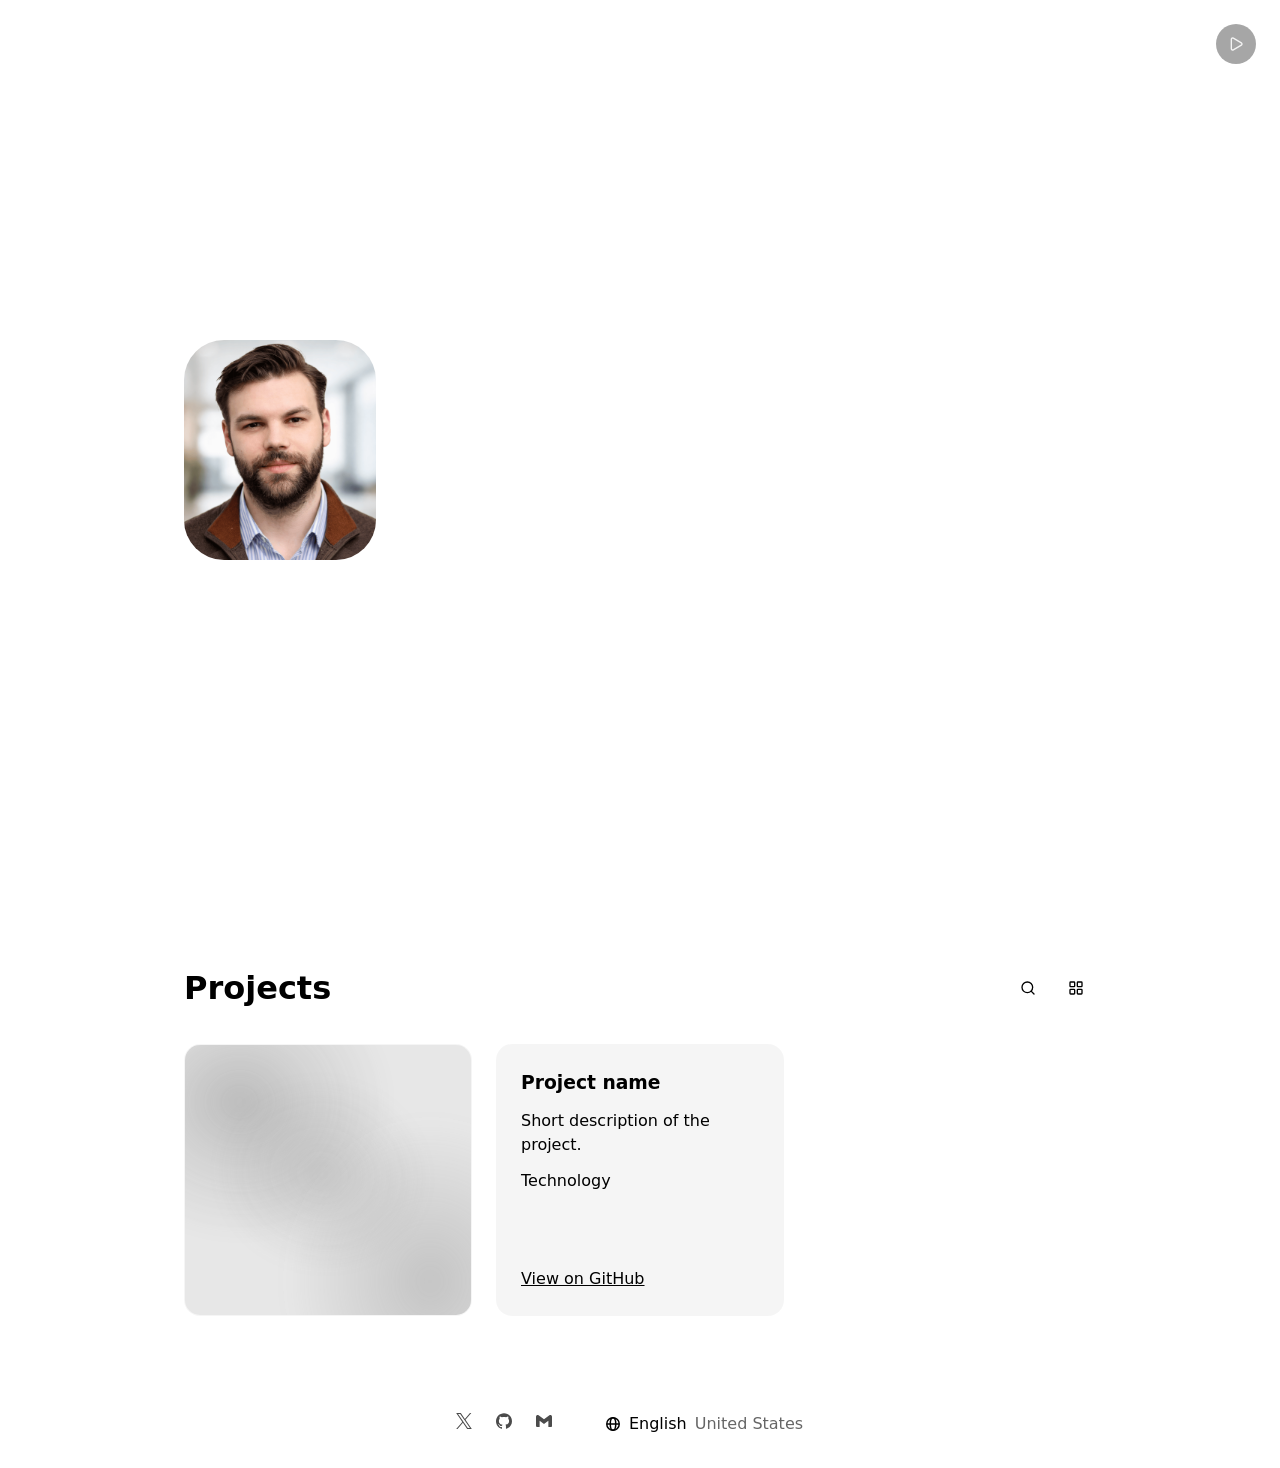
==== commit a2484f53: "feat: add hero video play/pause button and autoplay fallback" ====
--- a/index.html
+++ b/index.html
@@ -26,6 +26,12 @@
           playsinline
           aria-hidden="true"
         ></video>
+
+        <button type="button" class="icon-button hero__toggle" data-action="toggle-video" aria-pressed="false" aria-label="Play background video" data-i18n-aria-label="hero.videoLabel">
+          <svg width="16" height="16" aria-hidden="true" focusable="false">
+            <use href="assets/icons.svg#play"></use>
+          </svg>
+        </button>
 
         <section id="intro" class="intro">
           <img
@@ -189,5 +195,6 @@
 
     <script type="module" src="js/language-dialog.js"></script>
     <script type="module" src="js/projects.js"></script>
+    <script type="module" src="js/hero-video.js"></script>
   </body>
 </html>
--- a/css/styles.css
+++ b/css/styles.css
@@ -27,6 +27,7 @@
   --color-button-hover-bg: rgba(0, 0, 0, 0.08);
   --color-text-on-video: #ffffffde;
   --color-subtext-on-video: #ffffff9f;
+  --color-video-control-bg: rgba(0, 0, 0, 0.35);
   --color-search-bg: rgba(0, 0, 0, 0.08);
   --color-search-border: rgba(0, 0, 0, 0.0);
   --color-card-bg: rgba(0, 0, 0, 0.04);
@@ -81,6 +82,23 @@
   object-fit: cover;
   -webkit-mask-image: linear-gradient(to bottom, #000 70%, transparent 100%);
   mask-image: linear-gradient(to bottom, #000 70%, transparent 100%);
+}
+
+.hero .icon-button.hero__toggle {
+  position: absolute;
+  top: 1.5rem;
+  right: 1.5rem;
+  background-color: var(--color-video-control-bg);
+  color: var(--color-text-on-video);
+}
+
+.hero .icon-button.hero__toggle:hover {
+  background-color: var(--color-video-control-bg);
+  opacity: 0.75;
+}
+
+.hero .icon-button.hero__toggle:focus-visible {
+  outline-color: var(--color-text-on-video);
 }
 
 /* Intro */
@@ -235,7 +253,7 @@
   background-color: var(--color-button-bg);
 }
 
-.projects__view {
+.projects__views {
   position: relative;
 }
 
@@ -244,7 +262,9 @@
   top: calc(100% + 0.5rem);
   right: 0;
   z-index: 1;
-  min-width: 12rem;
+  display: flex;
+  flex-direction: column;
+  gap: 0.5rem;
   margin: 0;
   padding: 0.5rem;
   list-style: none;
@@ -254,22 +274,11 @@
   background-image: linear-gradient(var(--color-card-bg), var(--color-card-bg));
 }
 
-.view-option {
-  display: block;
-  width: 100%;
-  padding: 0.5rem 1rem;
-  border: 0;
-  border-radius: 1rem;
-  background: transparent;
-  color: inherit;
-  font: inherit;
-  text-align: left;
-  cursor: pointer;
-}
-
-.view-option:hover,
-.view-option:focus-visible,
-.view-option[aria-pressed="true"] {
+.projects__view-menu[hidden] {
+  display: none;
+}
+
+.icon-button[aria-pressed="true"] {
   background-color: var(--color-button-hover-bg);
 }
 
@@ -305,6 +314,7 @@
   display: grid;
   grid-template-columns: repeat(auto-fill, minmax(min(100%, 16rem), 1fr));
   gap: 1.5rem;
+  isolation: isolate;
 }
 
 .project-card {
@@ -391,6 +401,182 @@
 
 .projects__grid[data-view="tiles"] .project-card[data-repository]:is(:hover, :focus-within) .project-card__body {
   opacity: 1;
+}
+
+/* List view: one row per project */
+
+.projects__grid[data-view="list"] {
+  grid-template-columns: 1fr;
+  gap: 0.75rem;
+}
+
+.projects__grid[data-view="list"] .project-card[data-repository] {
+  display: grid;
+  grid-template-columns: 6rem minmax(0, 1fr) minmax(0, 2fr) 6rem 7rem;
+  align-items: center;
+  column-gap: 1.5rem;
+  padding: 0.75rem 1rem;
+  overflow-wrap: anywhere;
+}
+
+.projects__grid[data-view="list"] .project-card__body > * {
+  min-width: 0;
+}
+
+.projects__grid[data-view="list"] .project-card__body {
+  display: contents;
+}
+
+.projects__grid[data-view="list"] .project-card__preview {
+  grid-column: 1;
+  grid-row: 1;
+}
+
+.projects__grid[data-view="list"] .project-card__body > h3 {
+  grid-column: 2;
+  grid-row: 1;
+}
+
+.projects__grid[data-view="list"] .project-card__body > p {
+  grid-column: 3;
+  grid-row: 1;
+  display: -webkit-box;
+  -webkit-box-orient: vertical;
+  -webkit-line-clamp: 2;
+  line-clamp: 2;
+  overflow: hidden;
+}
+
+.projects__grid[data-view="list"] .project-card__body > .project-card__tags {
+  grid-column: 4;
+  grid-row: 1;
+}
+
+.projects__grid[data-view="list"] .project-card__body > .project-card__updated {
+  grid-column: 5;
+  grid-row: 1;
+  margin-top: 0;
+  text-align: right;
+}
+
+@media (max-width: 48rem) {
+  .projects__grid[data-view="list"] .project-card[data-repository] {
+    grid-template-columns: 5rem minmax(0, 1fr);
+    column-gap: 1rem;
+    row-gap: 0.25rem;
+  }
+
+  .projects__grid[data-view="list"] .project-card__preview {
+    grid-row: 1 / span 4;
+    align-self: start;
+  }
+
+  .projects__grid[data-view="list"] .project-card__body > h3 {
+    grid-column: 2;
+    grid-row: 1;
+  }
+
+  .projects__grid[data-view="list"] .project-card__body > p {
+    grid-column: 2;
+    grid-row: 2;
+  }
+
+  .projects__grid[data-view="list"] .project-card__body > .project-card__tags {
+    grid-column: 2;
+    grid-row: 3;
+  }
+
+  .projects__grid[data-view="list"] .project-card__body > .project-card__updated {
+    grid-column: 2;
+    grid-row: 4;
+    text-align: left;
+  }
+}
+
+/* Main preview view: text on the left, stacked image gallery on the right */
+
+.projects__grid[data-view="main"] {
+  --stack-shift: 2.5rem;
+  grid-template-columns: minmax(0, 1fr);
+  gap: 2rem;
+  overflow-x: clip;
+}
+
+.projects__grid[data-view="main"] .project-card[data-repository] {
+  position: relative;
+  z-index: calc(100 - var(--offset, 0));
+  grid-area: 1 / 1;
+  display: grid;
+  grid-template-columns: minmax(0, 2fr) minmax(0, 3fr);
+  align-items: center;
+  column-gap: 9rem;
+  padding: 1rem 0;
+  border: 0;
+  background: none;
+  overflow-wrap: anywhere;
+  pointer-events: none;
+}
+
+.projects__grid[data-view="main"] .project-card__preview {
+  grid-column: 2;
+  grid-row: 1;
+  border-radius: 1rem;
+  transform-origin: right center;
+  transform: translateX(calc(max(var(--offset, 0), 0) * var(--stack-shift) * -1))
+    scale(calc(1 - max(var(--offset, 0), 0) * 0.08));
+  opacity: calc(
+    min(1, max(0, 1 + var(--offset, 0))) * min(1, max(0, 4 - var(--offset, 0)))
+  );
+  transition: transform 0.4s ease, opacity 0.4s ease;
+}
+
+.projects__grid[data-view="main"] .project-card__body {
+  grid-column: 1;
+  grid-row: 1;
+  display: flex;
+  flex-direction: column;
+  gap: 0.75rem;
+  opacity: 0;
+  visibility: hidden;
+  transition: opacity 0.4s ease, visibility 0s linear 0.4s;
+}
+
+.projects__grid[data-view="main"] .project-card__body > h3 {
+  font-size: 1.5rem;
+}
+
+.projects__grid[data-view="main"] .project-card[data-active] .project-card__body {
+  opacity: 1;
+  visibility: visible;
+  transition-delay: 0s;
+}
+
+.projects__grid[data-view="main"] .project-card[data-active] .project-card__preview,
+.projects__grid[data-view="main"] .project-card[data-active] .project-card__body {
+  pointer-events: auto;
+}
+
+@media (max-width: 48rem) {
+  .projects__grid[data-view="main"] {
+    --stack-shift: 1rem;
+  }
+
+  .projects__grid[data-view="main"] .project-card[data-repository] {
+    grid-template-columns: minmax(0, 1fr);
+    row-gap: 1rem;
+    padding: 0;
+  }
+
+  .projects__grid[data-view="main"] .project-card__preview {
+    grid-column: 1;
+    grid-row: 1;
+    touch-action: pan-y;
+  }
+
+  .projects__grid[data-view="main"] .project-card__body {
+    grid-column: 1;
+    grid-row: 2;
+  }
 }
 
 /* Footer */
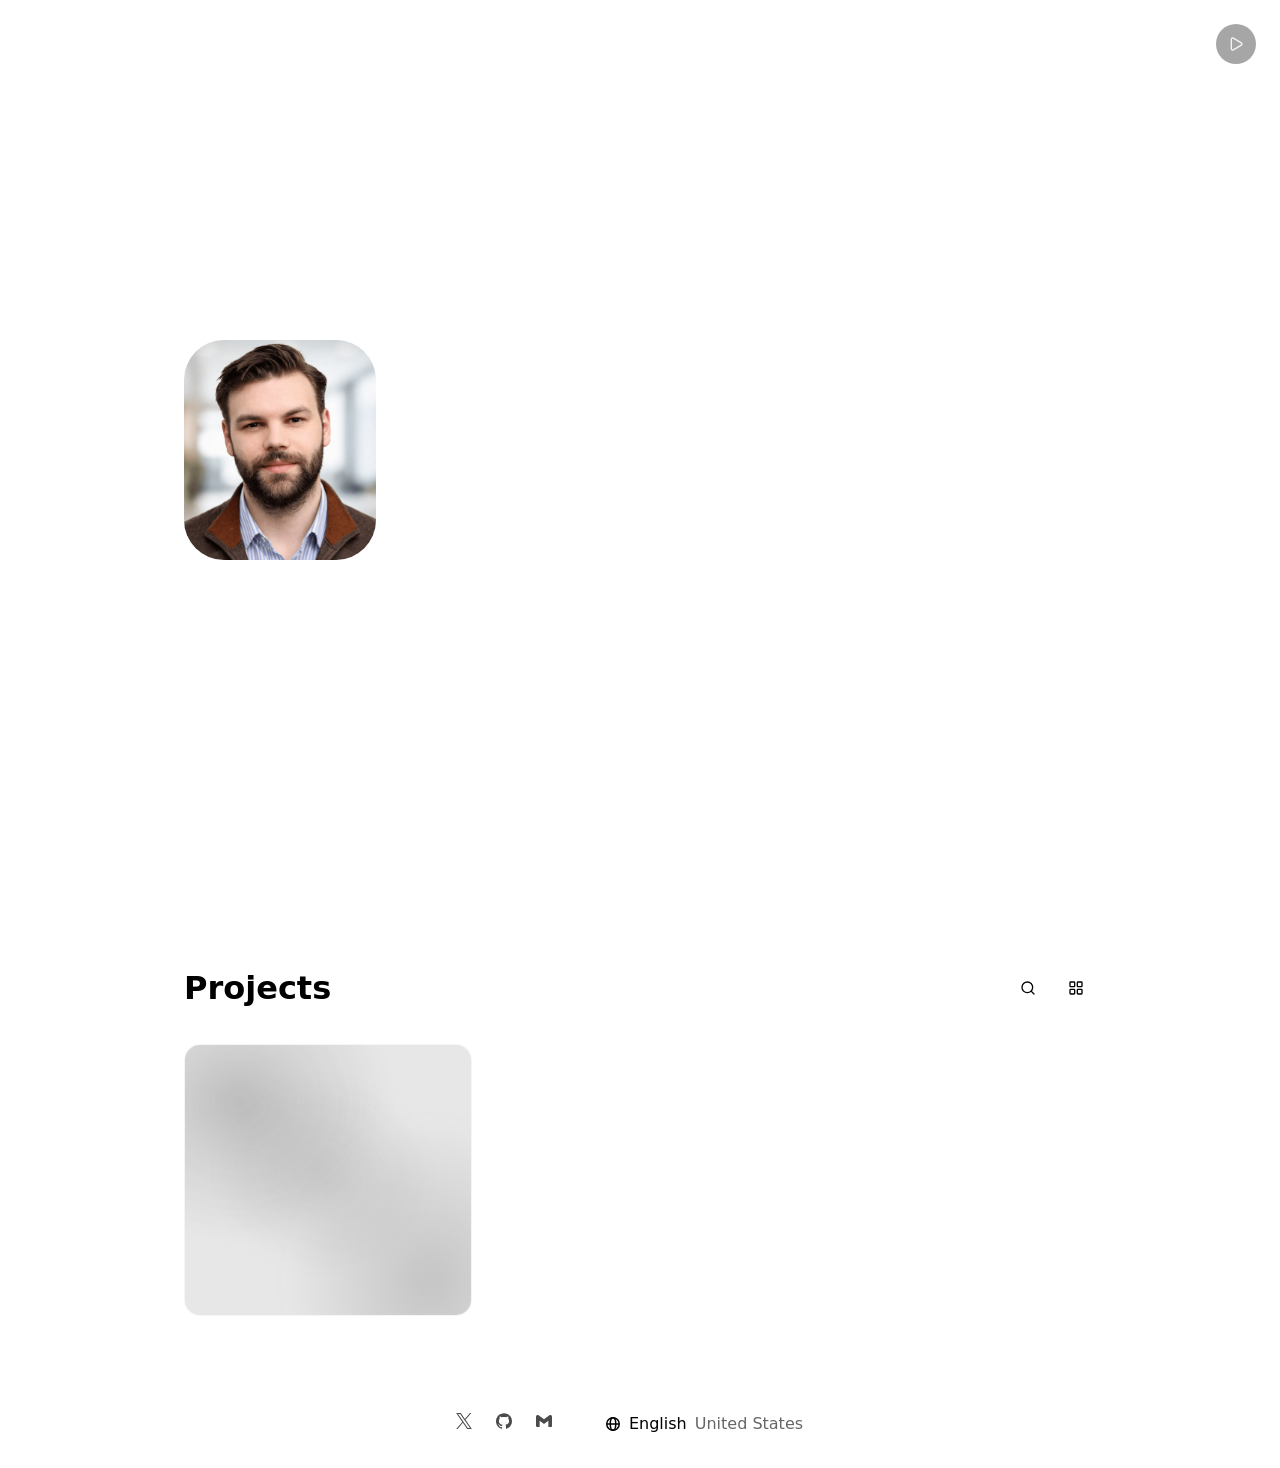
==== commit 259a4e39: "refactor: remove placeholder project card" ====
--- a/index.html
+++ b/index.html
@@ -107,23 +107,6 @@
         </div>
 
         <div class="projects__grid" data-view="tiles">
-          <!-- Project card: copy this whole block to add a project -->
-          <article class="project-card">
-            <h3>Project name</h3>
-            <p>Short description of the project.</p>
-            <ul class="project-card__tags">
-              <li>Technology</li>
-            </ul>
-            <a
-              class="project-card__link"
-              href="https://github.com/alex-rumyantsev/repository-name"
-              target="_blank"
-              rel="noopener noreferrer"
-            >
-              View on GitHub
-            </a>
-          </article>
-
         </div>
       </section>
     </main>
